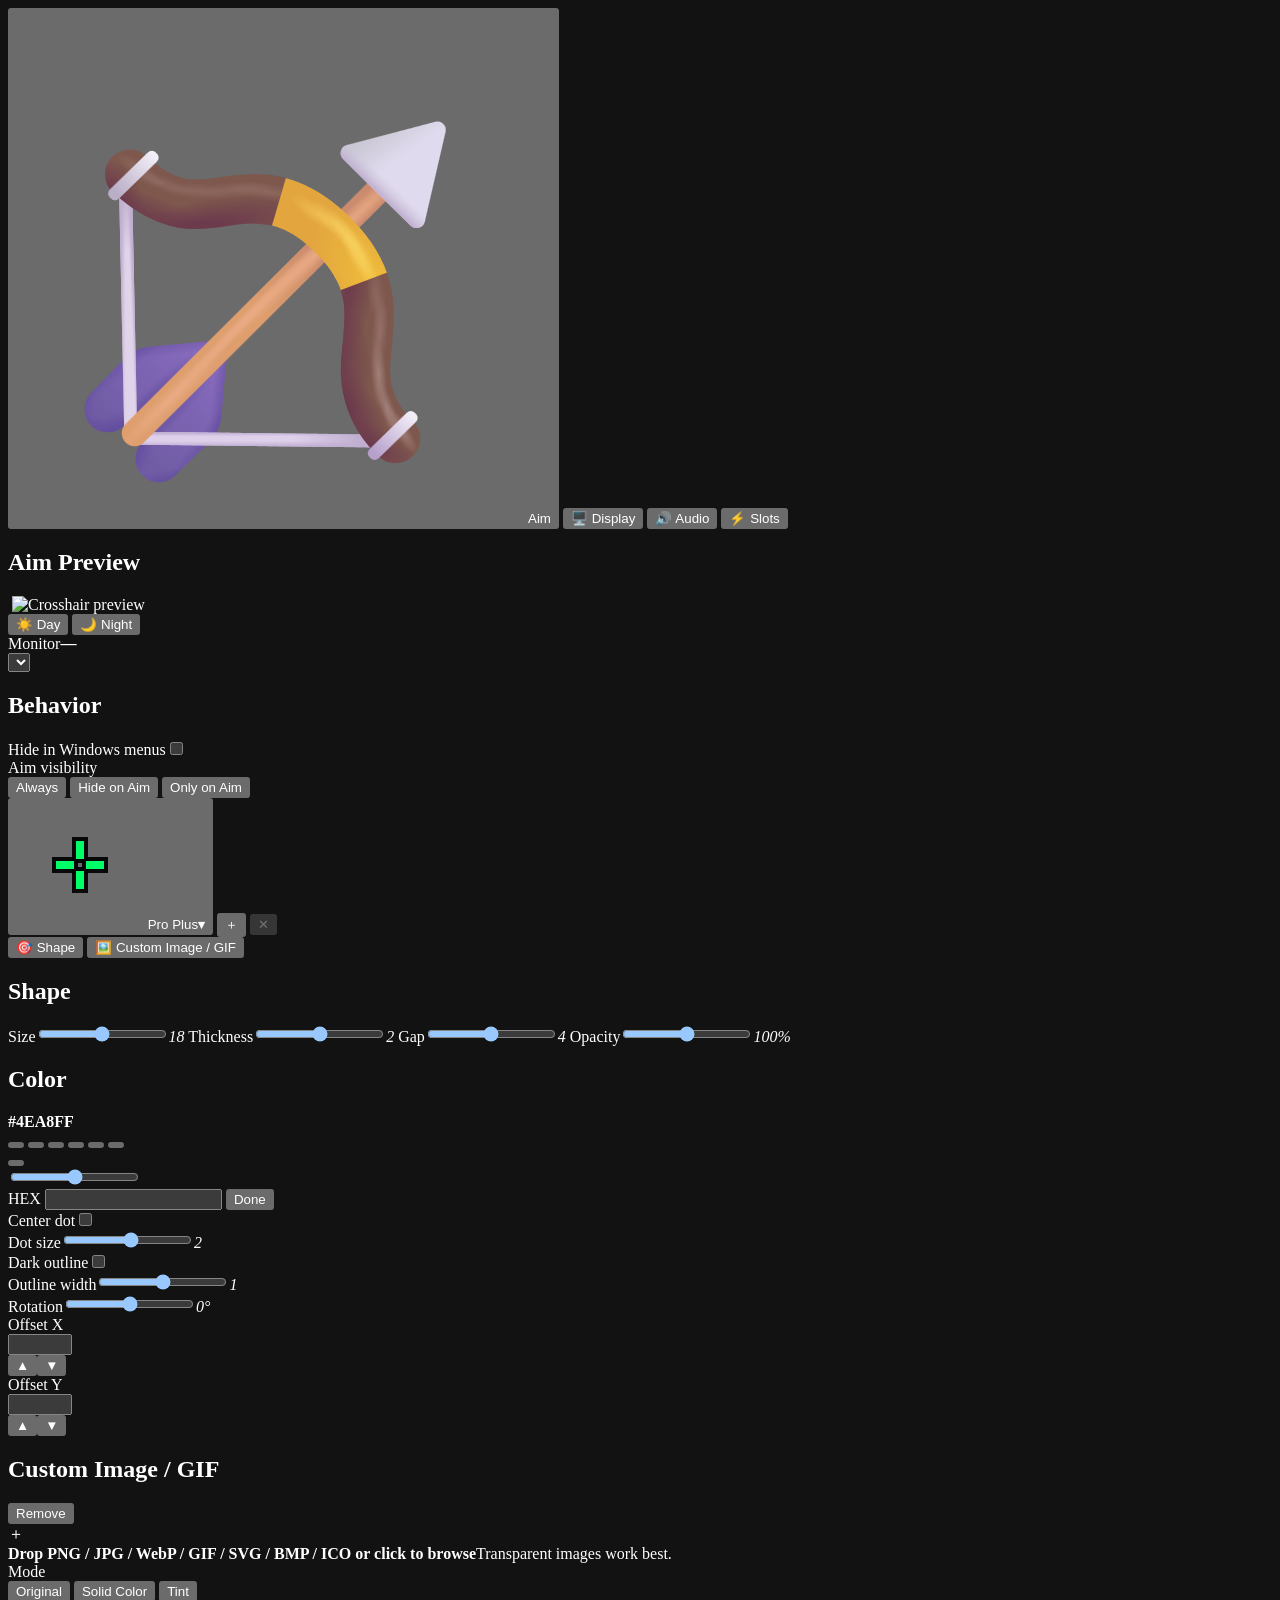
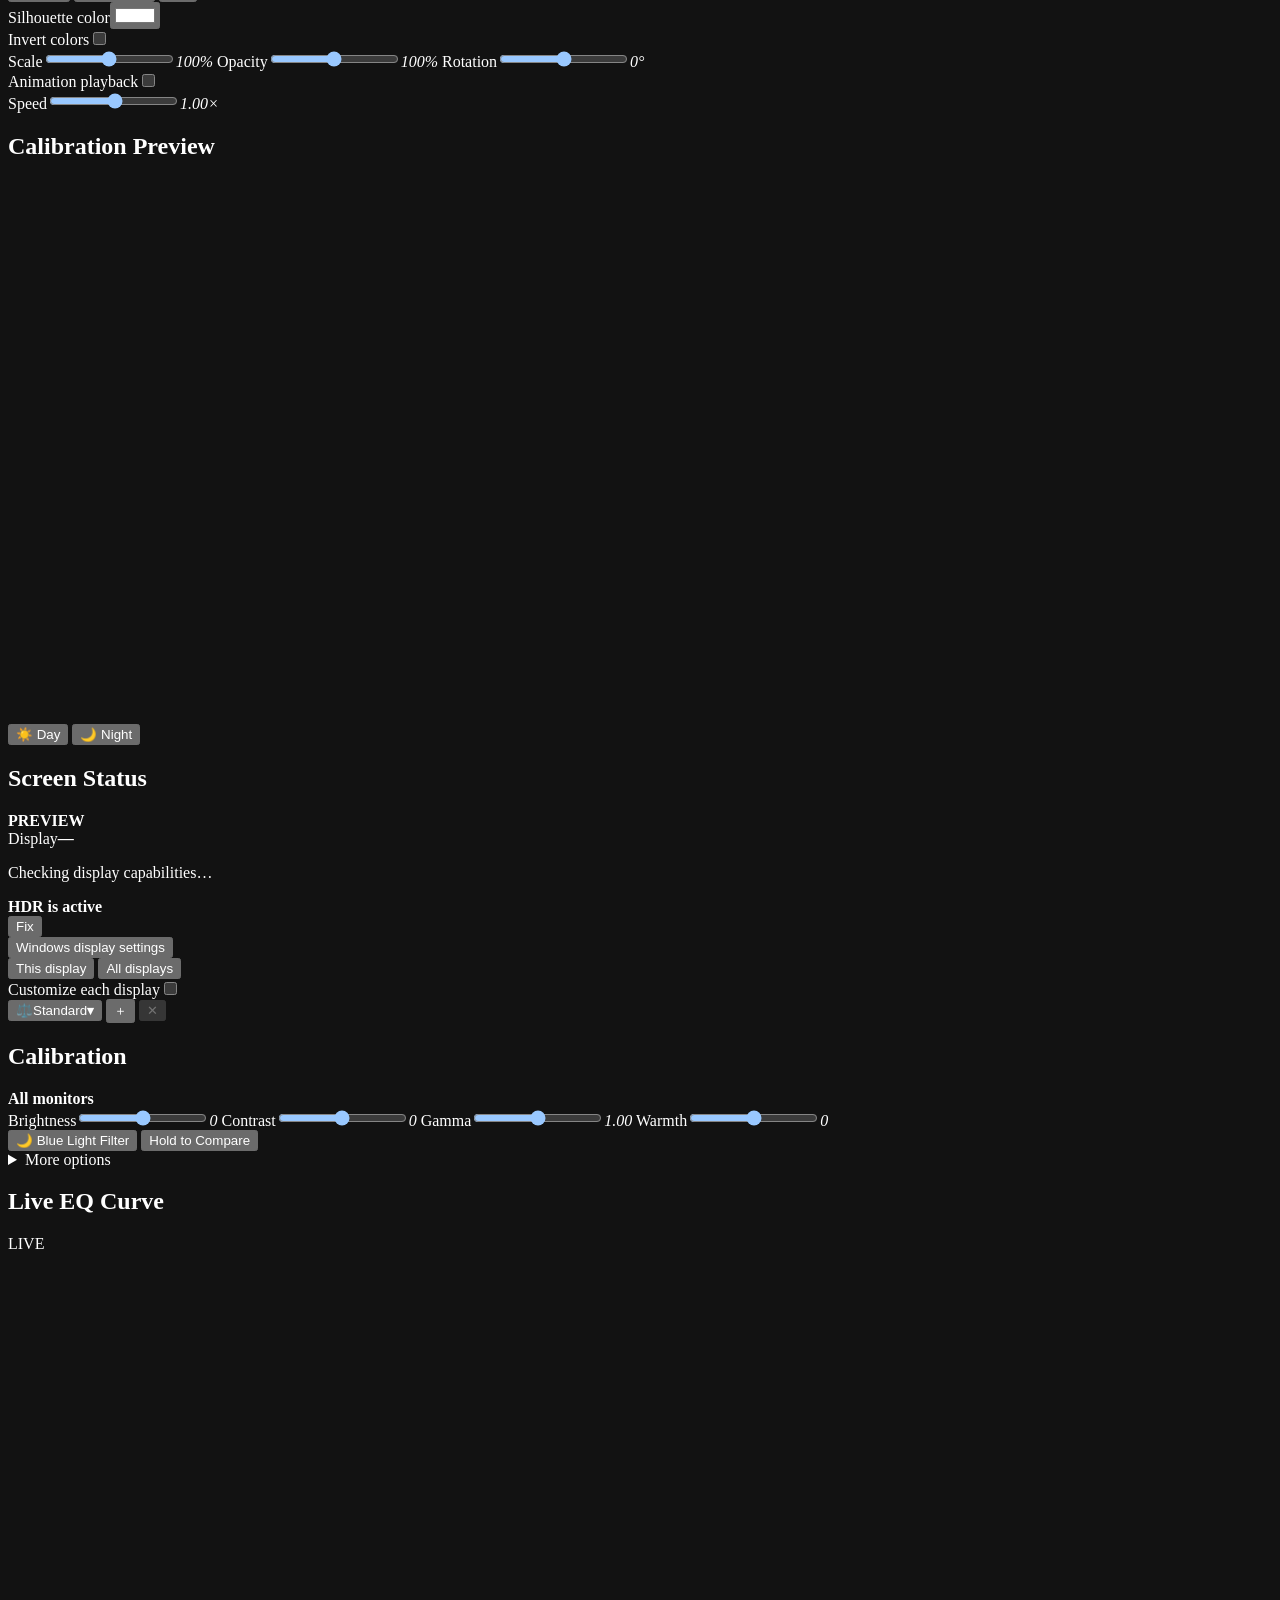
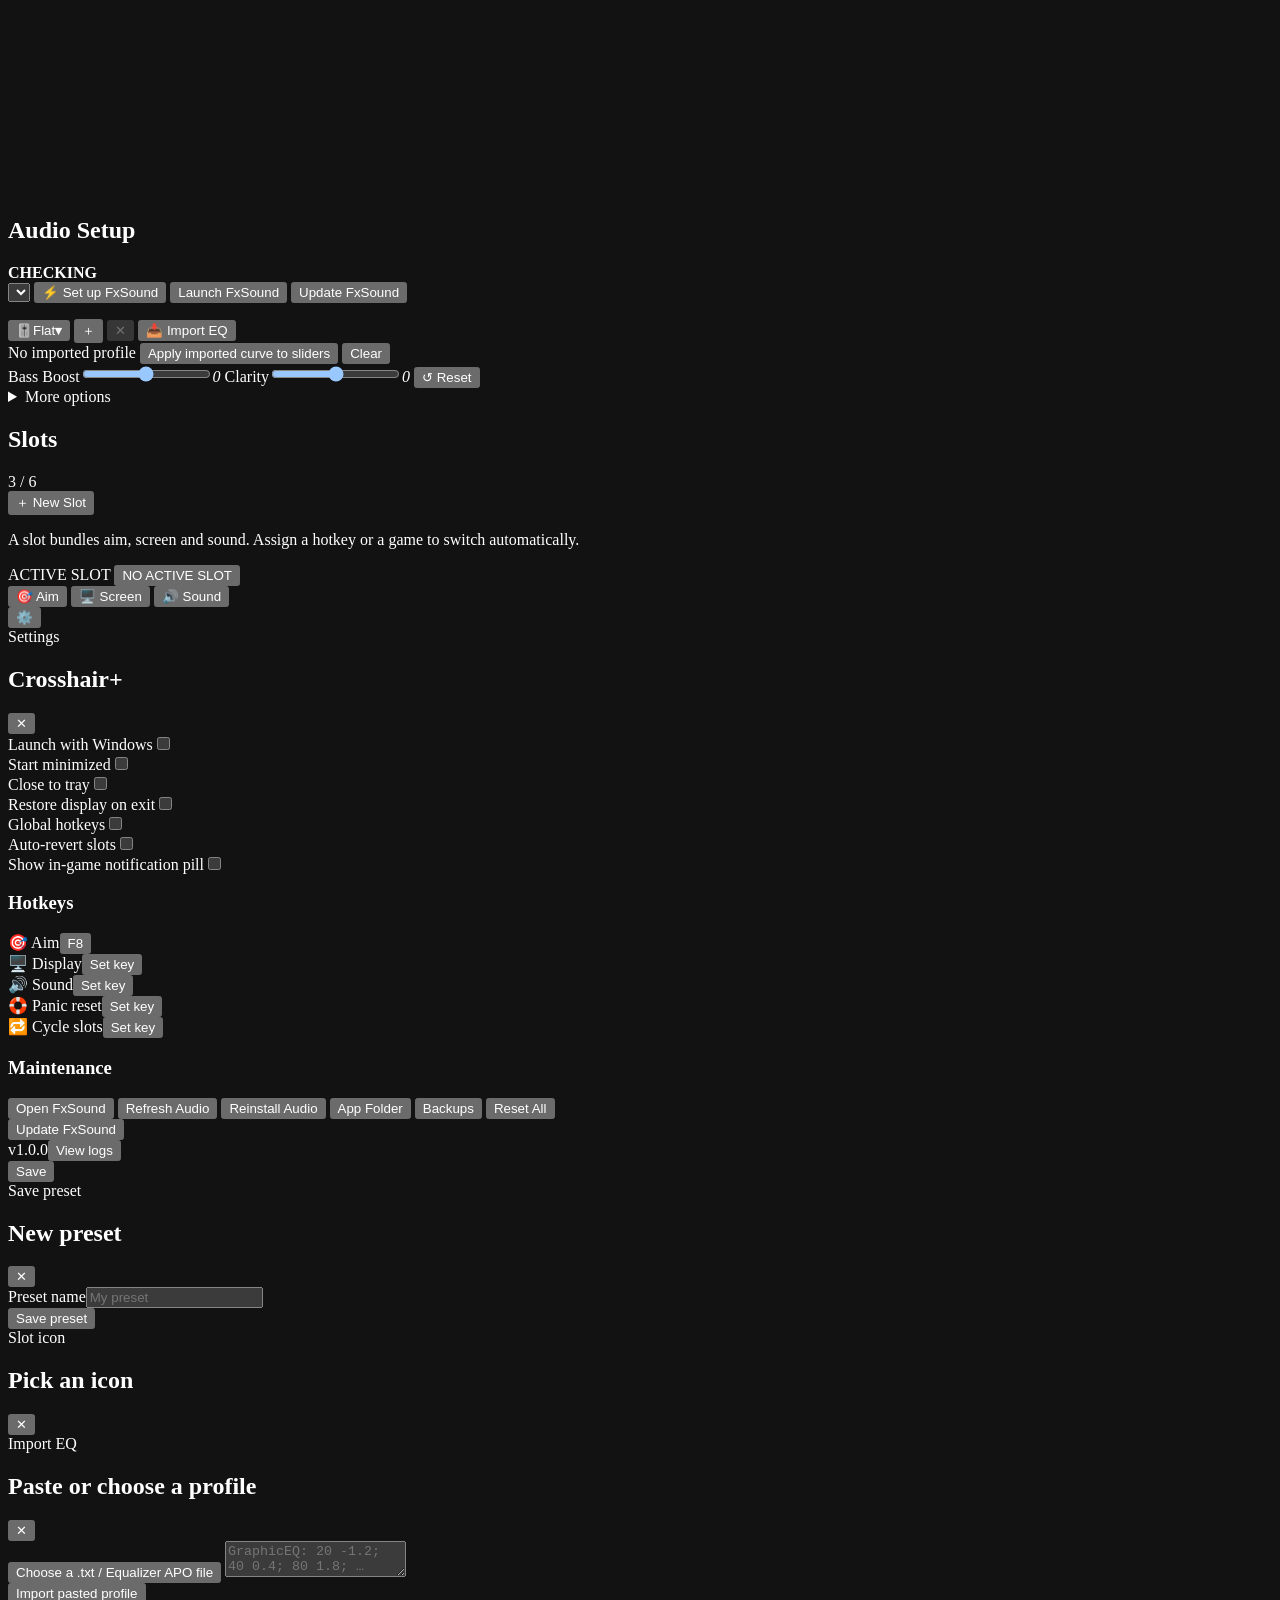
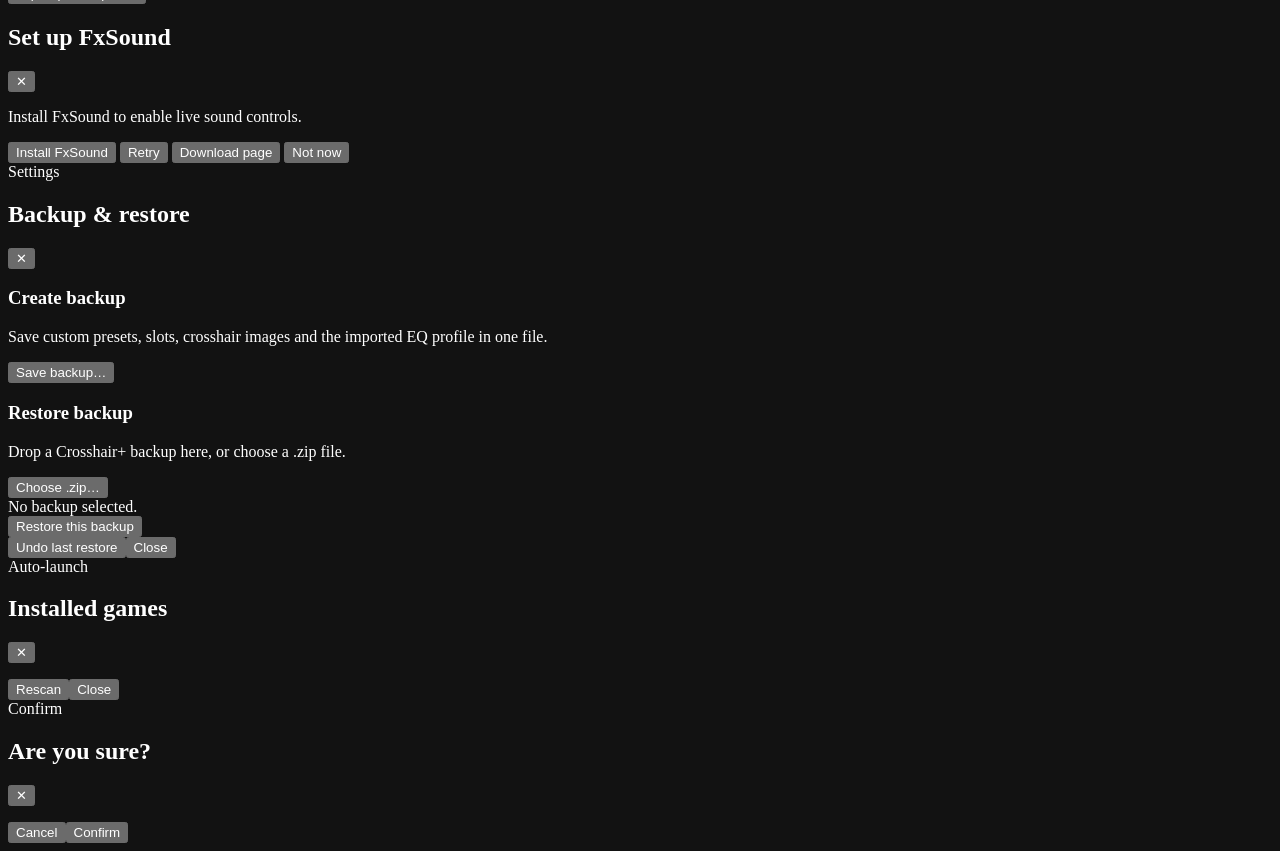
==== ui/index.html @ 3d237f72 "V1" ====
<!doctype html>
<html lang="en">
<head>
<meta charset="utf-8">
<meta name="viewport" content="width=device-width, initial-scale=1">
<meta name="color-scheme" content="dark">
<title>Crosshair+</title>
<link rel="stylesheet" href="/styles.css">
</head>
<body data-tab="aim">
<header class="topbar">
  <div class="brand" aria-hidden="true"></div>
  <nav class="tabs" role="tablist" aria-label="Sections">
    <button class="tab active" data-action="tab" data-tab="aim" role="tab" aria-selected="true" aria-controls="view-aim" tabindex="0"><img class="tab-icon" src="/assets/icon.png" alt=""><span>Aim</span></button>
    <button class="tab" data-action="tab" data-tab="display" role="tab" aria-selected="false" aria-controls="view-display" tabindex="-1">🖥️ Display</button>
    <button class="tab" data-action="tab" data-tab="audio" role="tab" aria-selected="false" aria-controls="view-audio" tabindex="-1">🔊 Audio</button>
    <button class="tab" data-action="tab" data-tab="slots" role="tab" aria-selected="false" aria-controls="view-slots" tabindex="-1">⚡ Slots</button>
  </nav>
</header>

<main id="main">
  <section id="view-aim" class="view active" data-view="aim">
    <div class="three-column">
      <aside class="rail">
        <div class="card preview-card">
          <div class="card-heading"><h2>Aim Preview</h2></div>
          <div class="preview-stage" id="aimStage">
            <img id="sceneImage" class="scene" alt="" draggable="false">
            <img id="aimPreview" class="crosshair-preview" alt="Crosshair preview" draggable="false">
            <div class="preview-crosshair-fallback" id="previewFallback" aria-hidden="true"></div>
            <div class="daynight-pill">
              <button class="pill-button active" data-action="day-night" data-value="day">☀️ Day</button>
              <button class="pill-button" data-action="day-night" data-value="night">🌙 Night</button>
            </div>
          </div>
          <div class="monitor-line"><span>Monitor</span><strong id="aimMonitor">—</strong></div>
          <select id="aimMonitorSelect" class="select monitor-select hidden" data-bind="crosshair.monitor" data-mod="crosshair" aria-label="Aim monitor"></select>
        </div>
        <div class="card">
          <div class="card-heading"><h2>Behavior</h2></div>
          <div class="row-toggle"><span title="Hides the crosshair while Start, taskbar, desktop or app menus are open.">Hide in Windows menus</span><label class="switch"><input type="checkbox" data-bind="crosshair.hide_in_menus" data-mod="crosshair" aria-label="Hide in Windows menus: hides the crosshair while Start, taskbar, desktop or app menus are open"><i></i></label></div>
          <div class="aim-visibility">
            <span class="aim-visibility-label" title="Always shows the crosshair, hides it while aiming, or shows it only while aiming.">Aim visibility</span>
            <div class="segmented" id="aimVisibility" role="group" aria-label="Aim visibility">
              <button class="seg" type="button" data-action="aim-visibility" data-value="always" aria-pressed="false">Always</button>
              <button class="seg" type="button" data-action="aim-visibility" data-value="hide" aria-pressed="false">Hide on Aim</button>
              <button class="seg" type="button" data-action="aim-visibility" data-value="only" aria-pressed="false">Only on Aim</button>
            </div>
          </div>
        </div>
      </aside>

      <div class="content">
        <div class="preset-toolbar">
          <button class="preset-trigger" id="aimPresetTrigger" data-action="open-preset" data-module="crosshair" aria-haspopup="listbox" aria-expanded="false">
            <img id="aimPresetIcon" src="/assets/presets/plus.png" alt="">
            <span id="aimPresetName">Pro Plus</span><b>▾</b>
          </button>
          <button class="icon-button add" data-action="save-preset" data-module="crosshair" title="Save current crosshair as a preset" aria-label="Save preset">＋</button>
          <button class="icon-button delete" id="aimPresetDelete" data-action="delete-active-preset" data-module="crosshair" title="Delete custom preset" aria-label="Delete preset" disabled>✕</button>
          <div class="preset-menu hidden" id="aimPresetMenu" role="listbox"></div>
        </div>

        <div class="mode-switch" role="tablist" aria-label="Crosshair mode">
          <button class="mode-button active" data-action="aim-mode" data-value="shape">🎯 Shape</button>
          <button class="mode-button" data-action="aim-mode" data-value="image">🖼️ Custom Image / GIF</button>
        </div>

        <div id="shapePanel">
          <div class="two-column">
            <div class="card">
              <div class="card-heading"><h2>Shape</h2></div>
              <label class="range-row"><span>Size</span><input type="range" min="2" max="48" step="1" data-bind="crosshair.size" data-mod="crosshair"><em data-readout="crosshair.size">18</em></label>
              <label class="range-row"><span>Thickness</span><input type="range" min="1" max="10" step="0.5" data-bind="crosshair.thickness" data-mod="crosshair"><em data-readout="crosshair.thickness">2</em></label>
              <label class="range-row" id="gapRow"><span>Gap</span><input type="range" min="0" max="24" step="1" data-bind="crosshair.gap" data-mod="crosshair"><em data-readout="crosshair.gap">4</em></label>
              <label class="range-row"><span>Opacity</span><input type="range" min="10" max="100" step="1" data-bind="crosshair.opacity" data-mod="crosshair"><em data-readout="crosshair.opacity">100%</em></label>
            </div>
            <div class="card">
              <div class="card-heading"><h2>Color</h2><strong class="readout-value" id="colorValue">#4EA8FF</strong></div>
              <div class="swatches" id="swatches">
                <button class="swatch active" data-action="color" data-value="#4EA8FF" style="--c:#4EA8FF" aria-label="Blue"></button>
                <button class="swatch" data-action="color" data-value="#FF6B6B" style="--c:#FF6B6B" aria-label="Red"></button>
                <button class="swatch" data-action="color" data-value="#5CE693" style="--c:#5CE693" aria-label="Green"></button>
                <button class="swatch" data-action="color" data-value="#B692FF" style="--c:#B692FF" aria-label="Violet"></button>
                <button class="swatch" data-action="color" data-value="#FFFFFF" style="--c:#FFFFFF" aria-label="White"></button>
                <button class="swatch" data-action="color" data-value="#FFE600" style="--c:#FFE600" aria-label="Yellow"></button>
                <div class="color-control">
                  <button class="color-trigger" id="colorTrigger" type="button" title="Custom color" aria-label="Custom color" aria-haspopup="dialog" aria-expanded="false"><span></span></button>
                  <div class="color-popover hidden" id="colorPopover" role="dialog" aria-label="Custom color">
                    <div class="color-sv" id="colorSv"><span class="color-sv-knob" id="colorSvKnob"></span></div>
                    <input class="color-hue" id="colorHue" type="range" min="0" max="360" step="1" aria-label="Hue">
                    <div class="color-popover-foot">
                      <span>HEX</span>
                      <input class="color-hex" id="colorHex" maxlength="7" spellcheck="false" aria-label="Hex colour">
                      <button class="text-button" type="button" data-action="close-color">Done</button>
                    </div>
                  </div>
                </div>
              </div>
              <div class="row-toggle"><span>Center dot</span><label class="switch"><input type="checkbox" data-bind="crosshair.dot" data-mod="crosshair"><i></i></label></div>
              <label class="range-row hidden" id="dotSizeRow"><span>Dot size</span><input type="range" min="1" max="16" step="1" data-bind="crosshair.dot_size" data-mod="crosshair"><em data-readout="crosshair.dot_size">2</em></label>
              <div class="row-toggle"><span>Dark outline</span><label class="switch"><input type="checkbox" data-bind="crosshair.outline" data-mod="crosshair"><i></i></label></div>
              <label class="range-row hidden" id="outlineWidthRow"><span>Outline width</span><input type="range" min="0" max="6" step="0.5" data-bind="crosshair.outline_width" data-mod="crosshair"><em data-readout="crosshair.outline_width">1</em></label>
            </div>
          </div>
          <div class="more-options">
            <div class="two-column">
              <div class="advanced-block">
                <label class="range-row"><span>Rotation</span><input type="range" min="0" max="360" step="1" data-bind="crosshair.rotation" data-mod="crosshair"><em data-readout="crosshair.rotation">0°</em></label>
              </div>
              <div class="field-pair stepper-pair">
                <div class="stepper-field"><span>Offset X</span><div class="stepper-input"><input type="number" min="-300" max="300" data-bind="crosshair.offset_x" data-mod="crosshair" data-int="1" aria-label="Offset X"><div class="stepper-buttons"><button type="button" data-action="step" data-target="crosshair.offset_x" data-step="1" aria-label="Increase Offset X">▲</button><button type="button" data-action="step" data-target="crosshair.offset_x" data-step="-1" aria-label="Decrease Offset X">▼</button></div></div></div>
                <div class="stepper-field"><span>Offset Y</span><div class="stepper-input"><input type="number" min="-300" max="300" data-bind="crosshair.offset_y" data-mod="crosshair" data-int="1" aria-label="Offset Y"><div class="stepper-buttons"><button type="button" data-action="step" data-target="crosshair.offset_y" data-step="1" aria-label="Increase Offset Y">▲</button><button type="button" data-action="step" data-target="crosshair.offset_y" data-step="-1" aria-label="Decrease Offset Y">▼</button></div></div></div>
              </div>
            </div>
          </div>
        </div>

        <div id="imagePanel" class="hidden">
          <div class="card">
            <div class="card-heading"><h2>Custom Image / GIF</h2><button class="text-button" data-action="remove-image">Remove</button></div>
            <div class="dropzone" id="dropzone" data-action="import-image" tabindex="0" role="button">
              <span class="drop-icon">＋</span>
              <div><strong id="imageName">Drop PNG / JPG / WebP / GIF / SVG / BMP / ICO or click to browse</strong><span>Transparent images work best.</span></div>
            </div>
            <div class="image-options hidden" id="imageOptions">
              <div class="image-grid">
                <div class="image-mode-block">
                  <span class="image-field-label">Mode</span>
                  <div class="mode-switch compact image-mode-switch" id="solidMode">
                    <button class="mode-button active" data-action="image-mode" data-value="original">Original</button>
                    <button class="mode-button" data-action="image-mode" data-value="solid">Solid Color</button>
                    <button class="mode-button" data-action="image-mode" data-value="tint">Tint</button>
                  </div>
                  <label class="solid-color-row hidden" id="solidColorRow"><span id="modeColorLabel">Silhouette color</span><input type="color" data-bind="crosshair.image_solid_color" data-mod="crosshair" value="#FFFFFF"></label>
                  <div class="row-toggle"><span>Invert colors</span><label class="switch"><input type="checkbox" data-bind="crosshair.image_invert" data-mod="crosshair"><i></i></label></div>
                </div>
                <div class="image-sliders">
                  <label class="range-row"><span>Scale</span><input type="range" min="10" max="300" step="5" data-bind="crosshair.image_scale" data-mod="crosshair"><em data-readout="crosshair.image_scale">100%</em></label>
                  <label class="range-row"><span>Opacity</span><input type="range" min="10" max="100" step="1" data-bind="crosshair.opacity" data-mod="crosshair"><em data-readout="crosshair.opacity">100%</em></label>
                  <label class="range-row"><span>Rotation</span><input type="range" min="0" max="360" step="1" data-bind="crosshair.image_rotation" data-mod="crosshair"><em data-readout="crosshair.image_rotation">0°</em></label>
                  <div id="gifOptions" class="gif-options hidden">
                    <div class="row-toggle"><span>Animation playback</span><label class="switch"><input type="checkbox" data-bind="crosshair.gif_playing" data-mod="crosshair"><i></i></label></div>
                    <label class="range-row"><span>Speed</span><input type="range" min="0.25" max="2" step="0.05" data-bind="crosshair.gif_speed" data-mod="crosshair"><em data-readout="crosshair.gif_speed">1.00×</em></label>
                  </div>
                </div>
              </div>
            </div>
          </div>
        </div>
      </div>
    </div>
  </section>

  <section id="view-display" class="view" data-view="display">
    <div class="three-column">
      <aside class="rail">
        <div class="card preview-card">
          <div class="card-heading"><h2>Calibration Preview</h2></div>
          <div class="preview-stage" id="displayStage">
            <canvas id="lutCanvas" width="960" height="540" aria-label="Calibrated display preview"></canvas>
            <img id="lutPreview" class="lut-preview" alt="" draggable="false">
            <div class="daynight-pill">
              <button class="pill-button active" data-action="day-night" data-value="day">☀️ Day</button>
              <button class="pill-button" data-action="day-night" data-value="night">🌙 Night</button>
            </div>
          </div>
        </div>
        <div class="card status-card">
          <div class="card-heading"><h2>Screen Status</h2><strong id="displayStatus" class="status-value">PREVIEW</strong></div>
          <div class="monitor-line"><span>Display</span><strong id="displayDevice">—</strong></div>
          <p class="status-copy" id="hardwareInfo">Checking display capabilities…</p>
          <div class="warning-banner hidden" id="displayWarning">
            <div><strong id="warningTitle">HDR is active</strong><span id="warningText"></span></div>
            <button class="button small" data-action="fix-display">Fix</button>
          </div>
          <div class="inline-actions">
            <button class="button ghost" data-action="open-windows-display">Windows display settings</button>
          </div>
          <div id="multiMonitorControls" class="multi-monitor-controls hidden">
            <div class="segmented" id="displayMode">
              <button class="seg" data-action="display-mode" data-value="this">This display</button>
              <button class="seg active" data-action="display-mode" data-value="all">All displays</button>
            </div>
            <div class="row-toggle"><span>Customize each display</span><label class="switch"><input type="checkbox" id="customizeEach" data-bind="display.customize_each" data-mod="display"><i></i></label></div>
            <div class="monitor-pills" id="monitorPills"></div>
          </div>
        </div>
      </aside>

      <div class="content">
        <div class="preset-toolbar">
          <button class="preset-trigger" id="displayPresetTrigger" data-action="open-preset" data-module="display" aria-haspopup="listbox" aria-expanded="false">
            <span class="preset-emoji">⚖️</span><span id="displayPresetName">Standard</span><b>▾</b>
          </button>
          <button class="icon-button add" data-action="save-preset" data-module="display" title="Save current calibration as a preset" aria-label="Save preset">＋</button>
          <button class="icon-button delete" id="displayPresetDelete" data-action="delete-active-preset" data-module="display" title="Delete custom preset" aria-label="Delete preset" disabled>✕</button>
          <div class="preset-menu hidden" id="displayPresetMenu" role="listbox"></div>
        </div>
        <div class="card">
          <div class="card-heading"><h2>Calibration</h2><strong class="readout-value" id="displayModeReadout">All monitors</strong></div>
          <label class="range-row"><span>Brightness</span><input type="range" min="-40" max="40" step="1" data-display="brightness"><em data-display-readout="brightness">0</em></label>
          <label class="range-row"><span>Contrast</span><input type="range" min="-30" max="40" step="1" data-display="contrast"><em data-display-readout="contrast">0</em></label>
          <label class="range-row"><span>Gamma</span><input type="range" min="0.5" max="2.5" step="0.01" data-display="gamma"><em data-display-readout="gamma">1.00</em></label>
          <label class="range-row"><span>Warmth</span><input type="range" min="0" max="80" step="1" data-display="warmth"><em data-display-readout="warmth">0</em></label>
          <div class="inline-actions display-tools">
            <button class="button ghost" type="button" id="blueLightToggle" data-action="blue-light" aria-pressed="false" title="Toggle a comfortable warm tint without changing brightness, contrast or gamma.">🌙 Blue Light Filter</button>
            <button class="button ghost" type="button" id="compareDisplay" aria-pressed="false" title="Hold to temporarily bypass this calibration. Release to restore it.">Hold to Compare</button>
          </div>
        </div>
        <details class="more-options display-more" id="displayMore">
          <summary>More options</summary>
          <div class="display-advanced-grid">
            <div class="advanced-block">
              <label class="select-row"><span>Panel type</span><select id="panelSelect" class="select"></select></label>
              <label class="range-row backlight-row hidden" id="backlightRow"><span>Backlight</span><input type="range" min="0" max="100" step="1" id="backlightRange"><em id="backlightReadout">—</em></label>
              <button class="button ghost" data-action="reset-display">Reset colors</button>
            </div>
            <div class="display-channel-grid">
              <label class="range-row channel-r"><span>Red</span><input type="range" min="50" max="120" step="1" data-display="r"><em data-display-readout="r">100</em></label>
              <label class="range-row channel-g"><span>Green</span><input type="range" min="50" max="120" step="1" data-display="g"><em data-display-readout="g">100</em></label>
              <label class="range-row channel-b"><span>Blue</span><input type="range" min="50" max="120" step="1" data-display="b"><em data-display-readout="b">100</em></label>
            </div>
          </div>
        </details>
      </div>
    </div>
  </section>

  <section id="view-audio" class="view" data-view="audio">
    <div class="three-column">
      <aside class="rail">
        <div class="card graph-card">
          <div class="card-heading"><h2>Live EQ Curve</h2><span class="live-label">LIVE</span></div>
          <canvas id="eqCanvas" width="960" height="540" aria-label="EQ response graph"></canvas>
          <div class="meter"><div class="meter-fill" id="meterFill"></div></div>
        </div>
        <div class="card">
          <div class="card-heading"><h2>Audio Setup</h2><strong id="fxState" class="status-value">CHECKING</strong></div>
          <select id="audioDevice" class="select"></select>
          <button class="button" id="setupAudio" data-action="setup-audio">⚡ Set up FxSound</button>
          <button class="button ghost hidden" id="launchFx" data-action="open-fxsound">Launch FxSound</button>
          <button class="update-badge hidden" id="fxUpdateBadge" data-action="open-fx-update">Update FxSound</button>
          <p class="status-copy" id="fxMessage"></p>
        </div>
      </aside>

      <div class="content">
        <div class="preset-toolbar">
          <button class="preset-trigger" id="audioPresetTrigger" data-action="open-preset" data-module="audio" aria-haspopup="listbox" aria-expanded="false">
            <span class="preset-emoji">🎚️</span><span id="audioPresetName">Flat</span><b>▾</b>
          </button>
          <button class="icon-button add" data-action="save-preset" data-module="audio" title="Save current sound as a preset" aria-label="Save preset">＋</button>
          <button class="icon-button delete" id="audioPresetDelete" data-action="delete-active-preset" data-module="audio" title="Delete custom preset" aria-label="Delete preset" disabled>✕</button>
          <button class="button ghost import-button" data-action="open-import">📥 Import EQ</button>
          <div class="preset-menu hidden" id="audioPresetMenu" role="listbox"></div>
        </div>
        <div class="import-status hidden" id="importStatus">
          <span id="importName">No imported profile</span>
          <button class="text-button" data-action="flatten-eq" title="Approximate the imported curve with the ten sliders and remove the imported layer">Apply imported curve to sliders</button>
          <button class="text-button" data-action="clear-eq">Clear</button>
        </div>

        <div class="card eq-card">
          <div class="hero-row">
            <label class="hero-slider"><span>Bass Boost</span><input type="range" min="0" max="10" step="1" data-bind="audio.bass" data-mod="audio"><em data-readout="audio.bass">0</em></label>
            <label class="hero-slider"><span>Clarity</span><input type="range" min="0" max="10" step="1" data-bind="audio.treble" data-mod="audio"><em data-readout="audio.treble">0</em></label>
            <button class="button ghost" data-action="reset-audio">↺ Reset</button>
          </div>
          <div class="fader-grid" id="bandGrid"></div>
        </div>
        <details class="more-options audio-more" id="audioMore">
          <summary>More options</summary>
          <div class="two-column audio-options">
            <div class="advanced-block">
              <label class="range-row"><span>Ambience</span><input type="range" min="0" max="10" step="1" data-bind="audio.echo" data-mod="audio"><em data-readout="audio.echo">0</em></label>
              <label class="range-row"><span>Surround</span><input type="range" min="0" max="10" step="1" data-bind="audio.surround" data-mod="audio"><em data-readout="audio.surround">0</em></label>
              <label class="range-row"><span>Dynamic Boost</span><input type="range" min="0" max="10" step="1" data-bind="audio.dynamic_boost" data-mod="audio"><em data-readout="audio.dynamic_boost">0</em></label>
              <label class="range-row"><span>Master Gain</span><input type="range" min="-20" max="20" step="1" data-bind="audio.output_level" data-mod="audio"><em data-readout="audio.output_level">0</em></label>
            </div>
            <div class="advanced-block">
              <label class="range-row"><span>Volume Leveling</span><input type="range" min="0" max="4" step="0.5" data-bind="audio.volume_leveling" data-mod="audio"><em data-readout="audio.volume_leveling">0.0</em></label>
              <label class="range-row"><span>Balance</span><input type="range" min="-20" max="20" step="1" data-bind="audio.balance" data-mod="audio"><em data-readout="audio.balance">0</em></label>
              <label class="range-row"><span>Filter Q</span><input type="range" min="1" max="3" step="0.5" data-bind="audio.filter_q" data-mod="audio"><em data-readout="audio.filter_q">1.0</em></label>
              <div class="row-toggle"><span>Clip guard</span><label class="switch"><input type="checkbox" data-bind="audio.volume_guard" data-mod="audio"><i></i></label></div>
            </div>
          </div>
        </details>
      </div>
    </div>
  </section>

  <section id="view-slots" class="view" data-view="slots">
    <div class="slots-layout">
      <aside class="slot-rail">
        <div class="rail-head"><h2>Slots</h2><span class="readout-value" id="slotCount">3 / 6</span></div>
        <div id="slotList" class="slot-list"></div>
        <button class="button full-width" data-action="new-slot">＋ New Slot</button>
        <p class="help-copy">A slot bundles aim, screen and sound. Assign a hotkey or a game to switch automatically.</p>
      </aside>
      <div class="content slot-editor" id="slotEditor"></div>
    </div>
  </section>
</main>

<footer class="statusbar" aria-label="Session status and modules">
  <div class="statusbar-slot">
    <span class="statusbar-label">ACTIVE SLOT</span>
    <button id="slotBadge" class="slot-badge" data-action="open-slots" title="Open Slots">NO ACTIVE SLOT</button>
  </div>
  <div class="module-switches" aria-label="Module switches">
    <button class="quick-toggle" id="masterCrosshair" data-action="master" data-module="crosshair" aria-pressed="false"><span>🎯 Aim</span><i></i></button>
    <button class="quick-toggle" id="masterDisplay" data-action="master" data-module="display" aria-pressed="false"><span>🖥️ Screen</span><i></i></button>
    <button class="quick-toggle" id="masterAudio" data-action="master" data-module="audio" aria-pressed="false"><span>🔊 Sound</span><i></i></button>
  </div>
  <button class="icon-button statusbar-settings" data-action="settings" title="Settings" aria-label="Settings">⚙️</button>
</footer>

<div class="modal hidden" id="settingsModal" role="dialog" aria-modal="true" aria-label="Settings">
  <div class="modal-backdrop" data-action="close-settings"></div>
  <div class="modal-card">
    <div class="modal-head"><div><span class="modal-kicker">Settings</span><h2>Crosshair+</h2></div><button class="icon-button" data-action="close-settings" aria-label="Close">✕</button></div>
    <div class="settings-list">
      <div class="row-toggle"><span>Launch with Windows</span><label class="switch"><input type="checkbox" id="setStartWindows"><i></i></label></div>
      <div class="row-toggle"><span>Start minimized</span><label class="switch"><input type="checkbox" id="setStartMinimized"><i></i></label></div>
      <div class="row-toggle"><span>Close to tray</span><label class="switch"><input type="checkbox" id="setMinimizeTray"><i></i></label></div>
      <div class="row-toggle"><span>Restore display on exit</span><label class="switch"><input type="checkbox" id="setRestoreDisplay"><i></i></label></div>
      <div class="row-toggle"><span>Global hotkeys</span><label class="switch"><input type="checkbox" id="setHotkeys"><i></i></label></div>
      <div class="row-toggle"><span>Auto-revert slots</span><label class="switch"><input type="checkbox" id="setAutoRevert"><i></i></label></div>
      <div class="row-toggle"><span>Show in-game notification pill</span><label class="switch"><input type="checkbox" id="setOsdToast"><i></i></label></div>
    </div>
    <div class="modal-section"><h3>Hotkeys</h3>
      <div class="hotkey-settings">
        <div class="hotkey-row"><span>🎯 Aim</span><button class="hotkey-field" type="button" data-module-hotkey="aim" id="setAimHotkey">F8</button></div>
        <div class="hotkey-row"><span>🖥️ Display</span><button class="hotkey-field" type="button" data-module-hotkey="display" id="setDisplayHotkey">Set key</button></div>
        <div class="hotkey-row"><span>🔊 Sound</span><button class="hotkey-field" type="button" data-module-hotkey="audio" id="setAudioHotkey">Set key</button></div>
        <div class="hotkey-row"><span title="Returns the screen to normal and turns Display off.">🛟 Panic reset</span><button class="hotkey-field" type="button" data-module-hotkey="restore" id="setRestoreHotkey">Set key</button></div>
        <div class="hotkey-row"><span>🔁 Cycle slots</span><button class="hotkey-field" type="button" data-module-hotkey="cycle" id="setCycleHotkey">Set key</button></div>
      </div>
    </div>
    <div class="modal-section"><h3>Maintenance</h3>
      <div class="maintenance-grid">
        <button class="button ghost" data-action="open-fxsound">Open FxSound</button>
        <button class="button ghost" data-action="unstick-audio" title="Fixes FxSound if audio stops or gets stuck">Refresh Audio</button>
        <button class="button ghost" data-action="repair-audio" title="Cleanly reinstalls FxSound while preserving your sound settings">Reinstall Audio</button>
        <button class="button ghost" data-action="open-data">App Folder</button>
        <button class="button ghost" data-action="open-backup">Backups</button>
        <button class="button danger" data-action="factory-reset">Reset All</button>
      </div>
      <button class="update-badge hidden" data-action="open-fx-update">Update FxSound</button>
    </div>
    <div class="modal-foot"><div class="settings-meta"><span class="readout-value" id="versionLabel">v1.0.0</span><button class="text-button settings-logs" data-action="open-log">View logs</button></div><button class="button primary" data-action="save-settings">Save</button></div>
  </div>
</div>

<div class="modal hidden" id="presetModal" role="dialog" aria-modal="true" aria-label="Save preset">
  <div class="modal-backdrop" data-action="close-preset-modal"></div>
  <div class="modal-card narrow">
    <div class="modal-head"><div><span class="modal-kicker">Save preset</span><h2 id="presetModalTitle">New preset</h2></div><button class="icon-button" data-action="close-preset-modal" aria-label="Close">✕</button></div>
    <label class="stacked-field"><span>Preset name</span><input id="presetName" maxlength="32" placeholder="My preset" autocomplete="off"></label>
    <div class="modal-foot"><button class="button primary" data-action="submit-preset">Save preset</button></div>
  </div>
</div>

<div class="modal hidden" id="emojiModal" role="dialog" aria-modal="true" aria-label="Choose slot icon">
  <div class="modal-backdrop" data-action="close-emoji-modal"></div>
  <div class="modal-card">
    <div class="modal-head"><div><span class="modal-kicker">Slot icon</span><h2>Pick an icon</h2></div><button class="icon-button" data-action="close-emoji-modal" aria-label="Close">✕</button></div>
    <div class="emoji-grid" id="emojiGrid"></div>
  </div>
</div>

<div class="modal hidden" id="importModal" role="dialog" aria-modal="true" aria-label="Import EQ profile">
  <div class="modal-backdrop" data-action="close-import-modal"></div>
  <div class="modal-card narrow">
    <div class="modal-head"><div><span class="modal-kicker">Import EQ</span><h2>Paste or choose a profile</h2></div><button class="icon-button" data-action="close-import-modal" aria-label="Close">✕</button></div>
    <button class="button" data-action="import-eq-file">Choose a .txt / Equalizer APO file</button>
    <textarea id="eqText" class="text-area" placeholder="GraphicEQ: 20 -1.2; 40 0.4; 80 1.8; …&#10;or Equalizer APO / AutoEq ParametricEQ text"></textarea>
    <div class="modal-foot"><button class="button primary" data-action="submit-eq-text">Import pasted profile</button></div>
  </div>
</div>

<div class="modal hidden" id="fxModal" role="dialog" aria-modal="true" aria-label="Set up FxSound">
  <div class="modal-backdrop" data-action="close-fx-modal"></div>
  <div class="modal-card fx-modal-card">
    <div class="modal-head"><div><h2 id="fxModalTitle">Set up FxSound</h2></div><button class="icon-button" data-action="close-fx-modal" aria-label="Close">✕</button></div>
    <p class="fx-modal-copy" id="fxModalMessage">Install FxSound to enable live sound controls.</p>
    <div class="fx-progress hidden" id="fxProgress"><div class="fx-progress-fill" id="fxProgressFill"></div></div>
    <p class="status-copy" id="fxTaskText"></p>
    <div class="fx-modal-actions">
      <button class="button primary fx-task" id="fxInstallButton" data-action="setup-audio">Install FxSound</button>
      <button class="button ghost fx-task hidden" id="fxRetryButton" data-action="setup-audio">Retry</button>
      <button class="button ghost" data-action="open-fx-download">Download page</button>
      <button class="button ghost" data-action="close-fx-modal">Not now</button>
    </div>
  </div>
</div>

<div class="modal hidden" id="backupModal" role="dialog" aria-modal="true" aria-label="Backup and restore">
  <div class="modal-backdrop" data-action="close-backup-modal"></div>
  <div class="modal-card backup-modal-card">
    <div class="modal-head"><div><span class="modal-kicker">Settings</span><h2>Backup &amp; restore</h2></div><button class="icon-button" data-action="close-backup-modal" aria-label="Close">✕</button></div>
    <div class="backup-grid">
      <div class="backup-panel">
        <h3>Create backup</h3>
        <p class="status-copy">Save custom presets, slots, crosshair images and the imported EQ profile in one file.</p>
        <button class="button primary" data-action="backup-create">Save backup…</button>
      </div>
      <div class="backup-panel" id="backupDrop">
        <h3>Restore backup</h3>
        <p class="status-copy">Drop a Crosshair+ backup here, or choose a .zip file.</p>
        <button class="button ghost" data-action="backup-browse">Choose .zip…</button>
        <div class="backup-summary" id="backupSummary">No backup selected.</div>
        <button class="button danger hidden" id="backupRestore" data-action="backup-restore">Restore this backup</button>
      </div>
    </div>
    <div class="modal-foot"><span class="status-copy" id="backupStatus"></span><button class="button ghost hidden" id="backupUndo" data-action="backup-undo">Undo last restore</button><button class="button ghost" data-action="close-backup-modal">Close</button></div>
  </div>
</div>

<div class="modal hidden" id="gamesModal" role="dialog" aria-modal="true" aria-labelledby="gamesTitle">
  <div class="modal-backdrop" data-action="close-games"></div>
  <div class="modal-card games-card">
    <div class="modal-head"><div><span class="modal-kicker">Auto-launch</span><h2 id="gamesTitle">Installed games</h2></div><button class="icon-button" data-action="close-games" aria-label="Close">✕</button></div>
    <p class="status-copy" id="gamesHint"></p>
    <div class="games-list" id="gamesList" role="listbox" aria-label="Installed games"></div>
    <div class="modal-foot"><span class="status-copy" id="gamesStatus"></span><button class="button ghost" data-action="scan-games">Rescan</button><button class="button ghost" data-action="close-games">Close</button></div>
  </div>
</div>

<div class="modal hidden" id="confirmModal" role="dialog" aria-modal="true" aria-labelledby="confirmTitle">
  <div class="modal-backdrop" data-action="confirm-cancel"></div>
  <div class="modal-card confirm-card">
    <div class="modal-head"><div><span class="modal-kicker" id="confirmKicker">Confirm</span><h2 id="confirmTitle">Are you sure?</h2></div><button class="icon-button" data-action="confirm-cancel" aria-label="Close">✕</button></div>
    <p class="confirm-copy" id="confirmMessage"></p>
    <div class="modal-foot"><button class="button ghost" id="confirmCancel" data-action="confirm-cancel">Cancel</button><button class="button primary" id="confirmOk" data-action="confirm-ok">Confirm</button></div>
  </div>
</div>

<div id="toast" class="toast hidden"></div>
<script src="/app.js"></script>
</body>
</html>
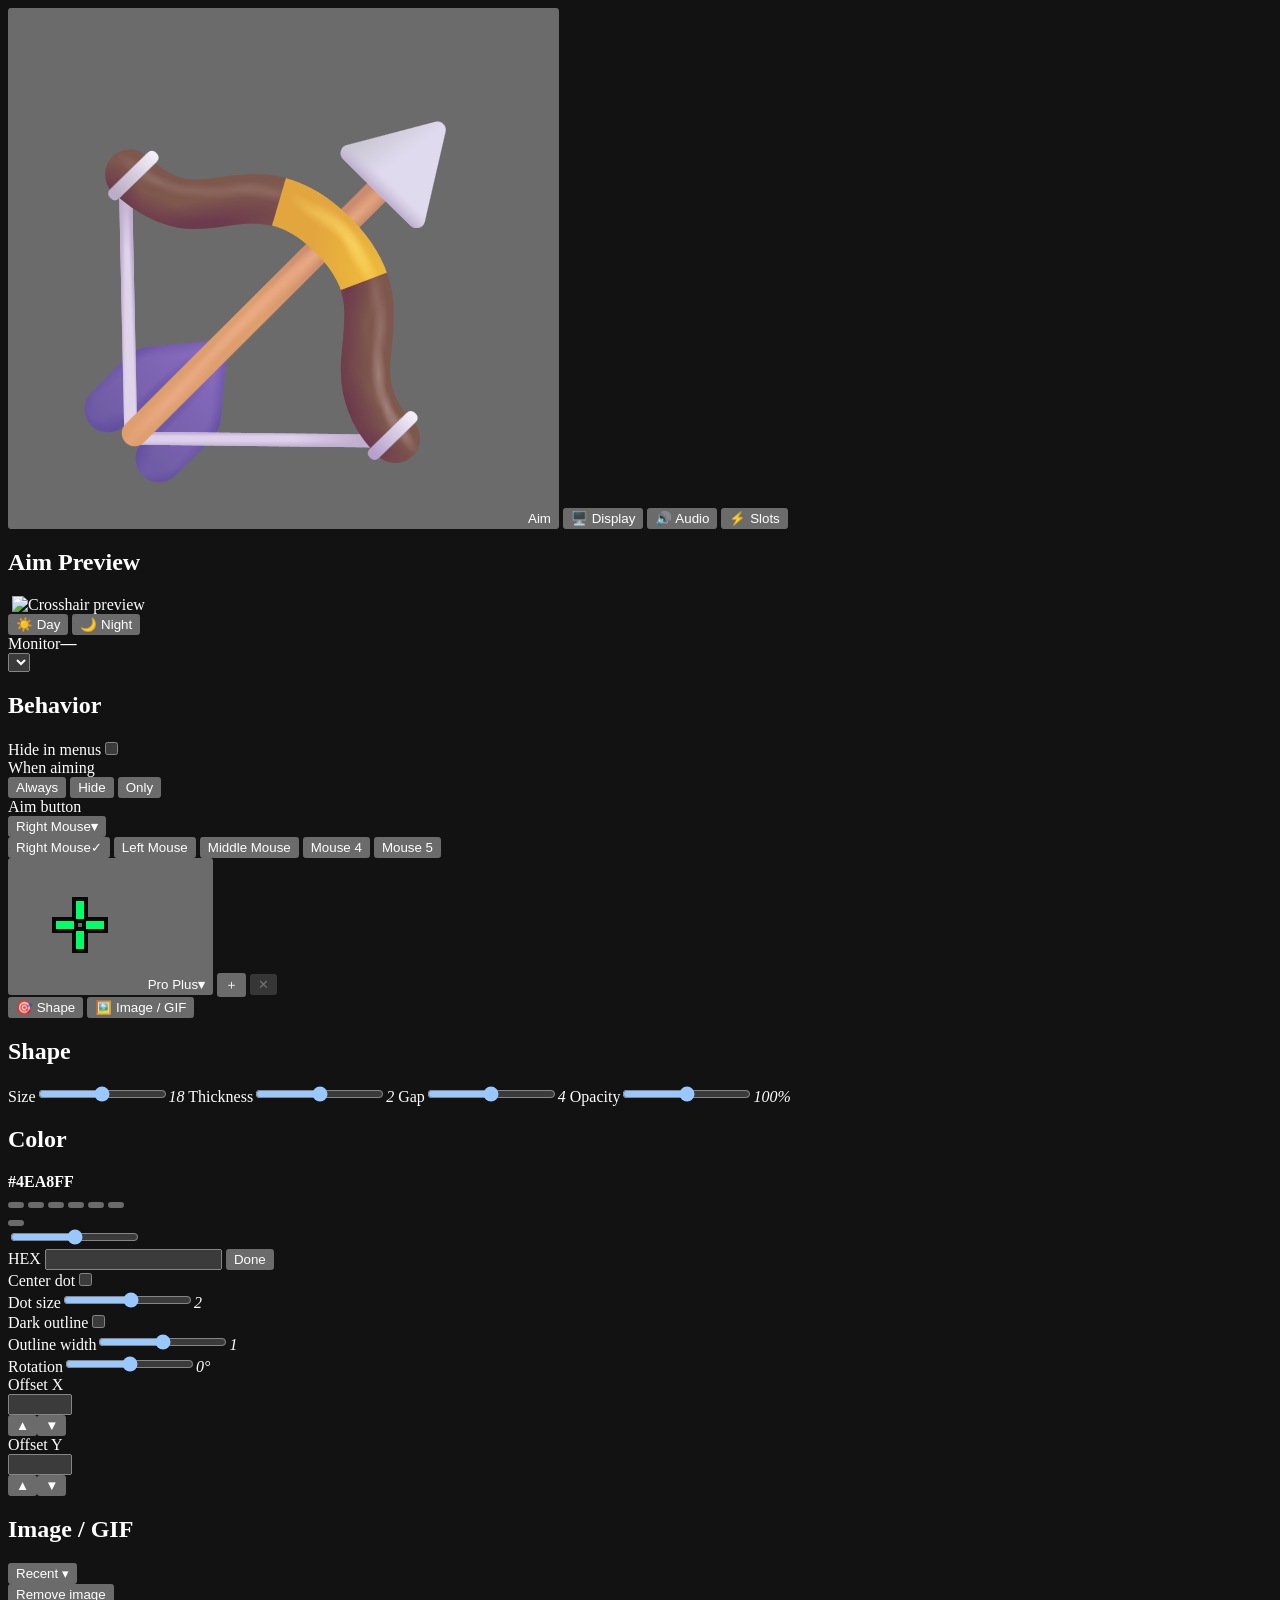
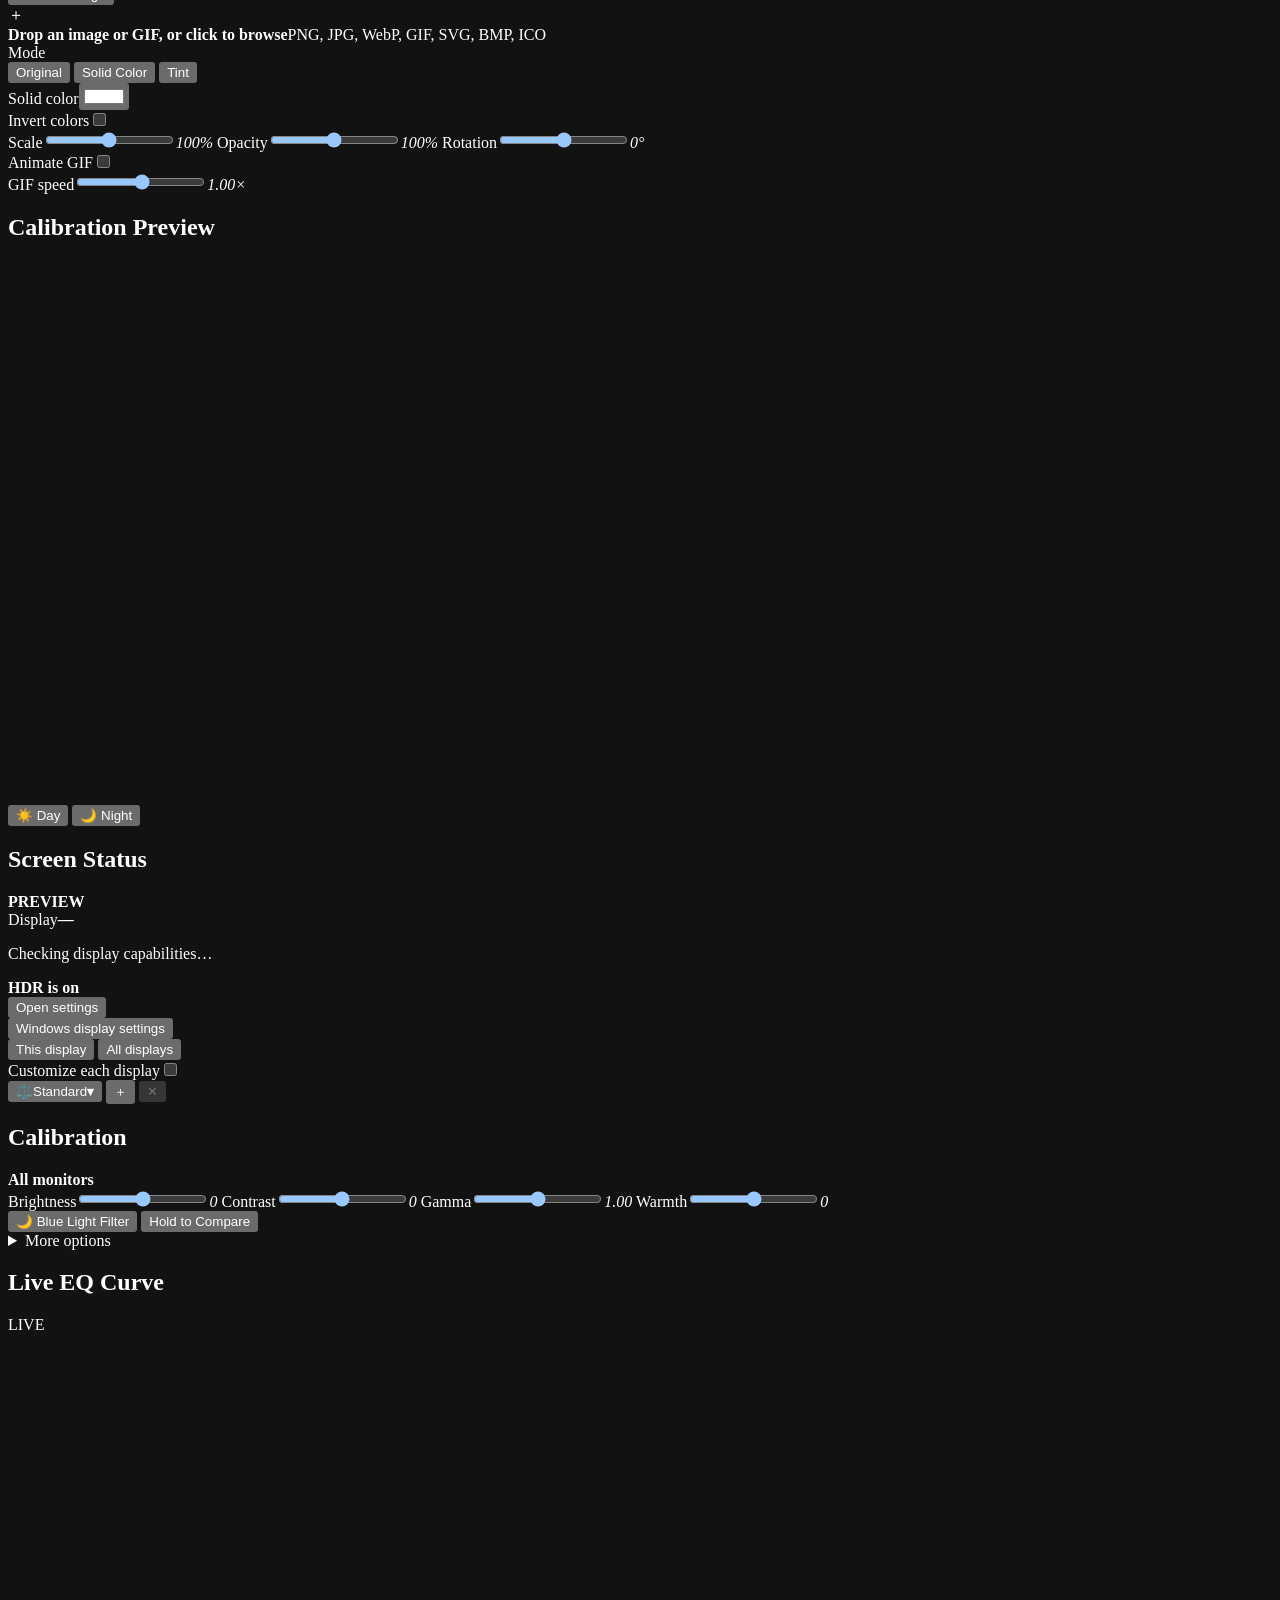
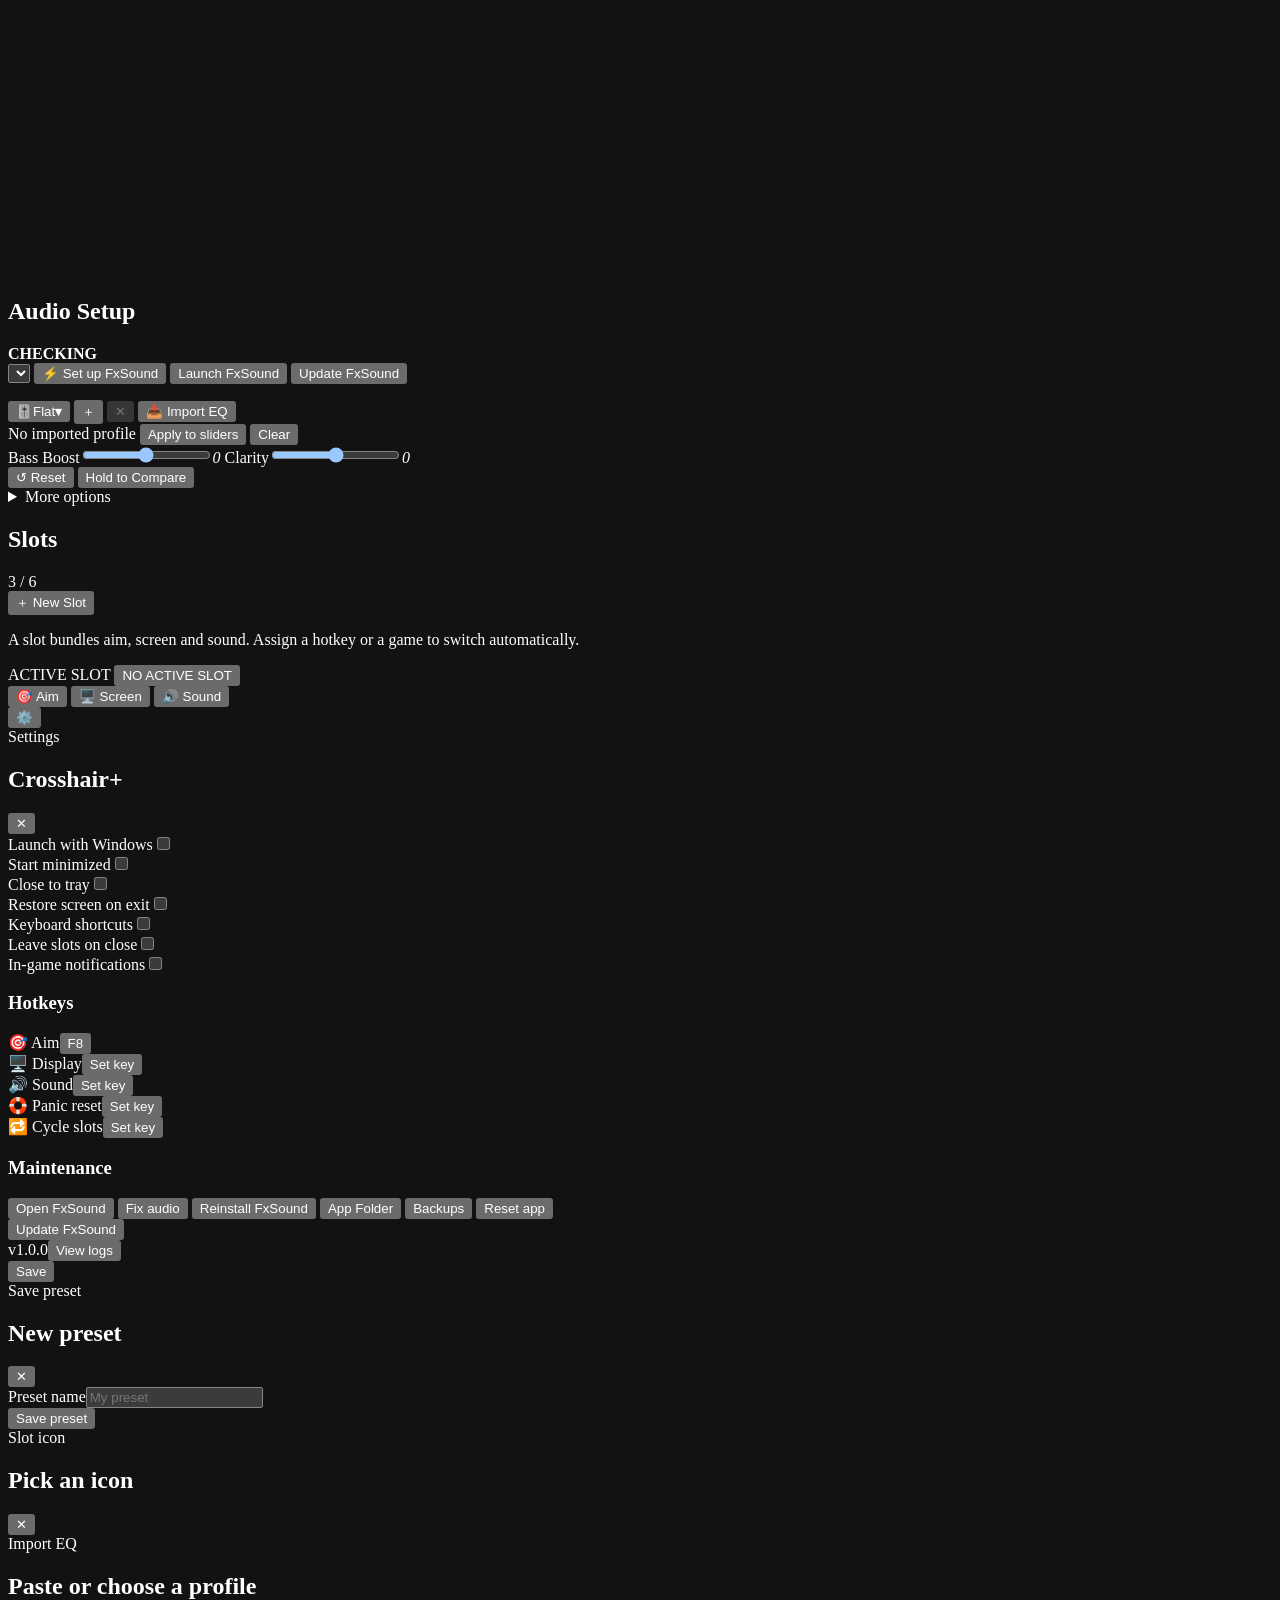
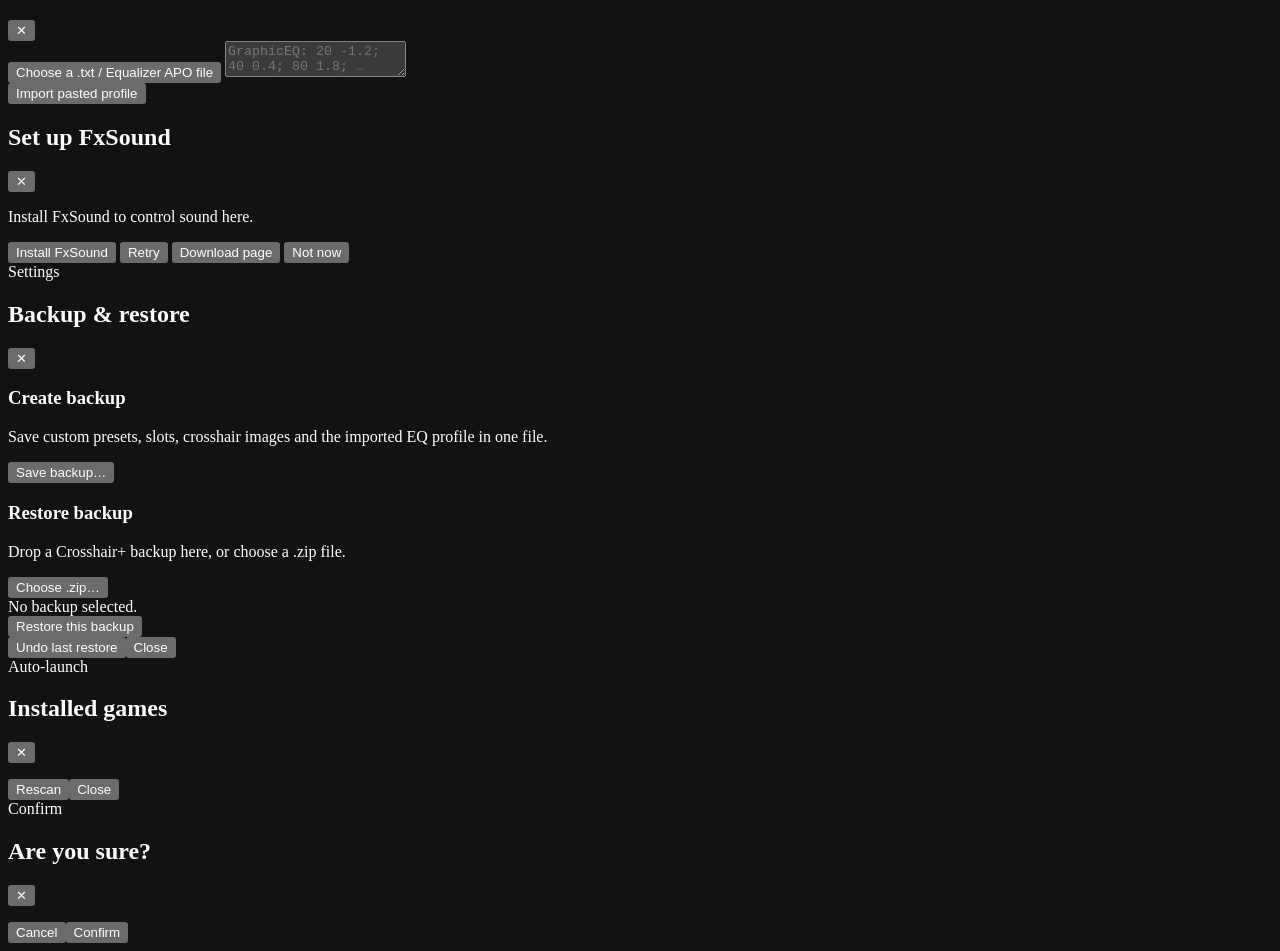
==== commit 5fd9619e: "Code Hardening" ====
--- a/ui/index.html
+++ b/ui/index.html
@@ -38,13 +38,28 @@
         </div>
         <div class="card">
           <div class="card-heading"><h2>Behavior</h2></div>
-          <div class="row-toggle"><span title="Hides the crosshair while Start, taskbar, desktop or app menus are open.">Hide in Windows menus</span><label class="switch"><input type="checkbox" data-bind="crosshair.hide_in_menus" data-mod="crosshair" aria-label="Hide in Windows menus: hides the crosshair while Start, taskbar, desktop or app menus are open"><i></i></label></div>
+          <div class="row-toggle"><span title="Hides the crosshair in Start, taskbar and app menus.">Hide in menus</span><label class="switch"><input type="checkbox" data-bind="crosshair.hide_in_menus" data-mod="crosshair" aria-label="Hide in menus: hides the crosshair in Start, taskbar and app menus"><i></i></label></div>
           <div class="aim-visibility">
-            <span class="aim-visibility-label" title="Always shows the crosshair, hides it while aiming, or shows it only while aiming.">Aim visibility</span>
-            <div class="segmented" id="aimVisibility" role="group" aria-label="Aim visibility">
-              <button class="seg" type="button" data-action="aim-visibility" data-value="always" aria-pressed="false">Always</button>
-              <button class="seg" type="button" data-action="aim-visibility" data-value="hide" aria-pressed="false">Hide on Aim</button>
-              <button class="seg" type="button" data-action="aim-visibility" data-value="only" aria-pressed="false">Only on Aim</button>
+            <span class="aim-visibility-label" title="Choose when the crosshair appears.">When aiming</span>
+            <div class="segmented" id="aimVisibility" role="group" aria-label="Crosshair visibility while aiming">
+              <button class="seg" type="button" data-action="aim-visibility" data-value="always" aria-pressed="false" aria-label="Always show" title="Always show">Always</button>
+              <button class="seg" type="button" data-action="aim-visibility" data-value="hide" aria-pressed="false" aria-label="Hide while aiming" title="Hide while aiming">Hide</button>
+              <button class="seg" type="button" data-action="aim-visibility" data-value="only" aria-pressed="false" aria-label="Only while aiming" title="Only while aiming">Only</button>
+            </div>
+          </div>
+          <div class="aim-button-row hidden" id="aimButtonRow">
+            <span title="The mouse button you hold to aim.">Aim button</span>
+            <div class="custom-select aim-button-select" id="aimButtonSelect">
+              <button id="aimButton" class="custom-trigger" type="button" data-action="toggle-select" data-select="aimButton" aria-haspopup="listbox" aria-expanded="false" aria-controls="aimButtonMenu" aria-label="Aim button">
+                <span id="aimButtonLabel">Right Mouse</span><b>▾</b>
+              </button>
+              <div id="aimButtonMenu" class="custom-menu aim-button-menu hidden" role="listbox" aria-label="Aim button">
+                <button type="button" class="custom-option active" role="option" aria-selected="true" data-action="custom-pick" data-select="aimButton" data-value="right" data-label="Right Mouse"><span>Right Mouse</span><span class="check">✓</span></button>
+                <button type="button" class="custom-option" role="option" aria-selected="false" data-action="custom-pick" data-select="aimButton" data-value="left" data-label="Left Mouse"><span>Left Mouse</span><span class="check"></span></button>
+                <button type="button" class="custom-option" role="option" aria-selected="false" data-action="custom-pick" data-select="aimButton" data-value="middle" data-label="Middle Mouse"><span>Middle Mouse</span><span class="check"></span></button>
+                <button type="button" class="custom-option" role="option" aria-selected="false" data-action="custom-pick" data-select="aimButton" data-value="mouse4" data-label="Mouse 4"><span>Mouse 4</span><span class="check"></span></button>
+                <button type="button" class="custom-option" role="option" aria-selected="false" data-action="custom-pick" data-select="aimButton" data-value="mouse5" data-label="Mouse 5"><span>Mouse 5</span><span class="check"></span></button>
+              </div>
             </div>
           </div>
         </div>
@@ -63,7 +78,7 @@
 
         <div class="mode-switch" role="tablist" aria-label="Crosshair mode">
           <button class="mode-button active" data-action="aim-mode" data-value="shape">🎯 Shape</button>
-          <button class="mode-button" data-action="aim-mode" data-value="image">🖼️ Custom Image / GIF</button>
+          <button class="mode-button" data-action="aim-mode" data-value="image">🖼️ Image / GIF</button>
         </div>
 
         <div id="shapePanel">
@@ -91,7 +106,7 @@
                     <input class="color-hue" id="colorHue" type="range" min="0" max="360" step="1" aria-label="Hue">
                     <div class="color-popover-foot">
                       <span>HEX</span>
-                      <input class="color-hex" id="colorHex" maxlength="7" spellcheck="false" aria-label="Hex colour">
+                      <input class="color-hex" id="colorHex" maxlength="7" spellcheck="false" aria-label="Hex color">
                       <button class="text-button" type="button" data-action="close-color">Done</button>
                     </div>
                   </div>
@@ -118,10 +133,19 @@
 
         <div id="imagePanel" class="hidden">
           <div class="card">
-            <div class="card-heading"><h2>Custom Image / GIF</h2><button class="text-button" data-action="remove-image">Remove</button></div>
-            <div class="dropzone" id="dropzone" data-action="import-image" tabindex="0" role="button">
+            <div class="card-heading">
+              <h2>Image / GIF</h2>
+              <div class="heading-actions">
+                <div class="custom-select recent-select hidden" id="recentImages">
+                  <button class="recent-trigger" id="recentTrigger" type="button" data-action="toggle-recent" aria-haspopup="listbox" aria-expanded="false" title="Pick a previously imported image or GIF">Recent ▾</button>
+                  <div class="custom-menu recent-menu hidden" id="recentMenu" role="listbox" aria-label="Recently imported crosshair images"></div>
+                </div>
+                <button class="text-button" data-action="remove-image" title="Removes it from the crosshair. The file stays in Recent.">Remove image</button>
+              </div>
+            </div>
+            <div class="dropzone" id="dropzone" data-action="import-image" tabindex="0" role="button" title="Transparent images work best.">
               <span class="drop-icon">＋</span>
-              <div><strong id="imageName">Drop PNG / JPG / WebP / GIF / SVG / BMP / ICO or click to browse</strong><span>Transparent images work best.</span></div>
+              <div><strong id="imageName">Drop an image or GIF, or click to browse</strong><span>PNG, JPG, WebP, GIF, SVG, BMP, ICO</span></div>
             </div>
             <div class="image-options hidden" id="imageOptions">
               <div class="image-grid">
@@ -132,7 +156,7 @@
                     <button class="mode-button" data-action="image-mode" data-value="solid">Solid Color</button>
                     <button class="mode-button" data-action="image-mode" data-value="tint">Tint</button>
                   </div>
-                  <label class="solid-color-row hidden" id="solidColorRow"><span id="modeColorLabel">Silhouette color</span><input type="color" data-bind="crosshair.image_solid_color" data-mod="crosshair" value="#FFFFFF"></label>
+                  <label class="solid-color-row hidden" id="solidColorRow"><span id="modeColorLabel">Solid color</span><input type="color" data-bind="crosshair.image_solid_color" data-mod="crosshair" value="#FFFFFF"></label>
                   <div class="row-toggle"><span>Invert colors</span><label class="switch"><input type="checkbox" data-bind="crosshair.image_invert" data-mod="crosshair"><i></i></label></div>
                 </div>
                 <div class="image-sliders">
@@ -140,8 +164,8 @@
                   <label class="range-row"><span>Opacity</span><input type="range" min="10" max="100" step="1" data-bind="crosshair.opacity" data-mod="crosshair"><em data-readout="crosshair.opacity">100%</em></label>
                   <label class="range-row"><span>Rotation</span><input type="range" min="0" max="360" step="1" data-bind="crosshair.image_rotation" data-mod="crosshair"><em data-readout="crosshair.image_rotation">0°</em></label>
                   <div id="gifOptions" class="gif-options hidden">
-                    <div class="row-toggle"><span>Animation playback</span><label class="switch"><input type="checkbox" data-bind="crosshair.gif_playing" data-mod="crosshair"><i></i></label></div>
-                    <label class="range-row"><span>Speed</span><input type="range" min="0.25" max="2" step="0.05" data-bind="crosshair.gif_speed" data-mod="crosshair"><em data-readout="crosshair.gif_speed">1.00×</em></label>
+                    <div class="row-toggle"><span>Animate GIF</span><label class="switch"><input type="checkbox" data-bind="crosshair.gif_playing" data-mod="crosshair"><i></i></label></div>
+                    <label class="range-row"><span>GIF speed</span><input type="range" min="0.25" max="2" step="0.05" data-bind="crosshair.gif_speed" data-mod="crosshair"><em data-readout="crosshair.gif_speed">1.00×</em></label>
                   </div>
                 </div>
               </div>
@@ -171,8 +195,8 @@
           <div class="monitor-line"><span>Display</span><strong id="displayDevice">—</strong></div>
           <p class="status-copy" id="hardwareInfo">Checking display capabilities…</p>
           <div class="warning-banner hidden" id="displayWarning">
-            <div><strong id="warningTitle">HDR is active</strong><span id="warningText"></span></div>
-            <button class="button small" data-action="fix-display">Fix</button>
+            <div><strong id="warningTitle">HDR is on</strong><span id="warningText"></span></div>
+            <button class="button small" data-action="fix-display">Open settings</button>
           </div>
           <div class="inline-actions">
             <button class="button ghost" data-action="open-windows-display">Windows display settings</button>
@@ -257,15 +281,18 @@
         </div>
         <div class="import-status hidden" id="importStatus">
           <span id="importName">No imported profile</span>
-          <button class="text-button" data-action="flatten-eq" title="Approximate the imported curve with the ten sliders and remove the imported layer">Apply imported curve to sliders</button>
+          <button class="text-button" data-action="flatten-eq" title="Put the imported curve on the sliders.">Apply to sliders</button>
           <button class="text-button" data-action="clear-eq">Clear</button>
         </div>
 
         <div class="card eq-card">
           <div class="hero-row">
-            <label class="hero-slider"><span>Bass Boost</span><input type="range" min="0" max="10" step="1" data-bind="audio.bass" data-mod="audio"><em data-readout="audio.bass">0</em></label>
-            <label class="hero-slider"><span>Clarity</span><input type="range" min="0" max="10" step="1" data-bind="audio.treble" data-mod="audio"><em data-readout="audio.treble">0</em></label>
-            <button class="button ghost" data-action="reset-audio">↺ Reset</button>
+            <label class="hero-slider" data-tip="Adds more bass."><span>Bass Boost</span><input type="range" min="0" max="10" step="1" data-bind="audio.bass" data-mod="audio"><em data-readout="audio.bass">0</em></label>
+            <label class="hero-slider" data-tip="Brings out quiet detail."><span>Clarity</span><input type="range" min="0" max="10" step="1" data-bind="audio.treble" data-mod="audio"><em data-readout="audio.treble">0</em></label>
+            <div class="audio-tools">
+              <button class="button ghost" data-action="reset-audio">↺ Reset</button>
+              <button class="button ghost" type="button" id="compareAudio" aria-pressed="false" title="Hold to hear the flat EQ. Release to restore your sound.">Hold to Compare</button>
+            </div>
           </div>
           <div class="fader-grid" id="bandGrid"></div>
         </div>
@@ -273,16 +300,16 @@
           <summary>More options</summary>
           <div class="two-column audio-options">
             <div class="advanced-block">
-              <label class="range-row"><span>Ambience</span><input type="range" min="0" max="10" step="1" data-bind="audio.echo" data-mod="audio"><em data-readout="audio.echo">0</em></label>
-              <label class="range-row"><span>Surround</span><input type="range" min="0" max="10" step="1" data-bind="audio.surround" data-mod="audio"><em data-readout="audio.surround">0</em></label>
-              <label class="range-row"><span>Dynamic Boost</span><input type="range" min="0" max="10" step="1" data-bind="audio.dynamic_boost" data-mod="audio"><em data-readout="audio.dynamic_boost">0</em></label>
-              <label class="range-row"><span>Master Gain</span><input type="range" min="-20" max="20" step="1" data-bind="audio.output_level" data-mod="audio"><em data-readout="audio.output_level">0</em></label>
+              <label class="range-row" data-tip="Adds room and reverb."><span>Ambience</span><input type="range" min="0" max="10" step="1" data-bind="audio.echo" data-mod="audio"><em data-readout="audio.echo">0</em></label>
+              <label class="range-row" data-tip="Widens the stereo field."><span>Surround</span><input type="range" min="0" max="10" step="1" data-bind="audio.surround" data-mod="audio"><em data-readout="audio.surround">0</em></label>
+              <label class="range-row" data-tip="Raises quiet sounds."><span>Dynamic Boost</span><input type="range" min="0" max="10" step="1" data-bind="audio.dynamic_boost" data-mod="audio"><em data-readout="audio.dynamic_boost">0</em></label>
+              <label class="range-row" data-tip="Output volume in dB."><span>Master Gain</span><input type="range" min="-20" max="20" step="1" data-bind="audio.output_level" data-mod="audio"><em data-readout="audio.output_level">0</em></label>
             </div>
             <div class="advanced-block">
-              <label class="range-row"><span>Volume Leveling</span><input type="range" min="0" max="4" step="0.5" data-bind="audio.volume_leveling" data-mod="audio"><em data-readout="audio.volume_leveling">0.0</em></label>
-              <label class="range-row"><span>Balance</span><input type="range" min="-20" max="20" step="1" data-bind="audio.balance" data-mod="audio"><em data-readout="audio.balance">0</em></label>
-              <label class="range-row"><span>Filter Q</span><input type="range" min="1" max="3" step="0.5" data-bind="audio.filter_q" data-mod="audio"><em data-readout="audio.filter_q">1.0</em></label>
-              <div class="row-toggle"><span>Clip guard</span><label class="switch"><input type="checkbox" data-bind="audio.volume_guard" data-mod="audio"><i></i></label></div>
+              <label class="range-row" data-tip="Evens out loud and quiet sources."><span>Volume Leveling</span><input type="range" min="0" max="4" step="0.5" data-bind="audio.volume_leveling" data-mod="audio"><em data-readout="audio.volume_leveling">0.0</em></label>
+              <label class="range-row" data-tip="Shifts left and right."><span>Balance</span><input type="range" min="-20" max="20" step="1" data-bind="audio.balance" data-mod="audio"><em data-readout="audio.balance">0</em></label>
+              <label class="range-row" data-tip="Sets EQ band width."><span>Filter Q</span><input type="range" min="1" max="3" step="0.5" data-bind="audio.filter_q" data-mod="audio"><em data-readout="audio.filter_q">1.0</em></label>
+              <div class="row-toggle" data-tip="Prevents clipping."><span>Clip guard</span><label class="switch"><input type="checkbox" data-bind="audio.volume_guard" data-mod="audio"><i></i></label></div>
             </div>
           </div>
         </details>
@@ -324,10 +351,10 @@
       <div class="row-toggle"><span>Launch with Windows</span><label class="switch"><input type="checkbox" id="setStartWindows"><i></i></label></div>
       <div class="row-toggle"><span>Start minimized</span><label class="switch"><input type="checkbox" id="setStartMinimized"><i></i></label></div>
       <div class="row-toggle"><span>Close to tray</span><label class="switch"><input type="checkbox" id="setMinimizeTray"><i></i></label></div>
-      <div class="row-toggle"><span>Restore display on exit</span><label class="switch"><input type="checkbox" id="setRestoreDisplay"><i></i></label></div>
-      <div class="row-toggle"><span>Global hotkeys</span><label class="switch"><input type="checkbox" id="setHotkeys"><i></i></label></div>
-      <div class="row-toggle"><span>Auto-revert slots</span><label class="switch"><input type="checkbox" id="setAutoRevert"><i></i></label></div>
-      <div class="row-toggle"><span>Show in-game notification pill</span><label class="switch"><input type="checkbox" id="setOsdToast"><i></i></label></div>
+      <div class="row-toggle"><span>Restore screen on exit</span><label class="switch"><input type="checkbox" id="setRestoreDisplay"><i></i></label></div>
+      <div class="row-toggle"><span>Keyboard shortcuts</span><label class="switch"><input type="checkbox" id="setHotkeys"><i></i></label></div>
+      <div class="row-toggle"><span>Leave slots on close</span><label class="switch"><input type="checkbox" id="setAutoRevert"><i></i></label></div>
+      <div class="row-toggle"><span>In-game notifications</span><label class="switch"><input type="checkbox" id="setOsdToast"><i></i></label></div>
     </div>
     <div class="modal-section"><h3>Hotkeys</h3>
       <div class="hotkey-settings">
@@ -337,15 +364,16 @@
         <div class="hotkey-row"><span title="Returns the screen to normal and turns Display off.">🛟 Panic reset</span><button class="hotkey-field" type="button" data-module-hotkey="restore" id="setRestoreHotkey">Set key</button></div>
         <div class="hotkey-row"><span>🔁 Cycle slots</span><button class="hotkey-field" type="button" data-module-hotkey="cycle" id="setCycleHotkey">Set key</button></div>
       </div>
+      <div class="hotkey-conflicts" id="hotkeyConflicts"></div>
     </div>
     <div class="modal-section"><h3>Maintenance</h3>
       <div class="maintenance-grid">
         <button class="button ghost" data-action="open-fxsound">Open FxSound</button>
-        <button class="button ghost" data-action="unstick-audio" title="Fixes FxSound if audio stops or gets stuck">Refresh Audio</button>
-        <button class="button ghost" data-action="repair-audio" title="Cleanly reinstalls FxSound while preserving your sound settings">Reinstall Audio</button>
+        <button class="button ghost" data-action="unstick-audio" title="Restart FxSound when sound is stuck.">Fix audio</button>
+        <button class="button ghost" data-action="repair-audio" title="Reinstall FxSound and keep your settings.">Reinstall FxSound</button>
         <button class="button ghost" data-action="open-data">App Folder</button>
         <button class="button ghost" data-action="open-backup">Backups</button>
-        <button class="button danger" data-action="factory-reset">Reset All</button>
+        <button class="button danger" data-action="factory-reset">Reset app</button>
       </div>
       <button class="update-badge hidden" data-action="open-fx-update">Update FxSound</button>
     </div>
@@ -384,7 +412,7 @@
   <div class="modal-backdrop" data-action="close-fx-modal"></div>
   <div class="modal-card fx-modal-card">
     <div class="modal-head"><div><h2 id="fxModalTitle">Set up FxSound</h2></div><button class="icon-button" data-action="close-fx-modal" aria-label="Close">✕</button></div>
-    <p class="fx-modal-copy" id="fxModalMessage">Install FxSound to enable live sound controls.</p>
+    <p class="fx-modal-copy" id="fxModalMessage">Install FxSound to control sound here.</p>
     <div class="fx-progress hidden" id="fxProgress"><div class="fx-progress-fill" id="fxProgressFill"></div></div>
     <p class="status-copy" id="fxTaskText"></p>
     <div class="fx-modal-actions">
@@ -437,6 +465,7 @@
   </div>
 </div>
 
+<div id="tooltip" class="tooltip hidden" role="tooltip"></div>
 <div id="toast" class="toast hidden"></div>
 <script src="/app.js"></script>
 </body>
